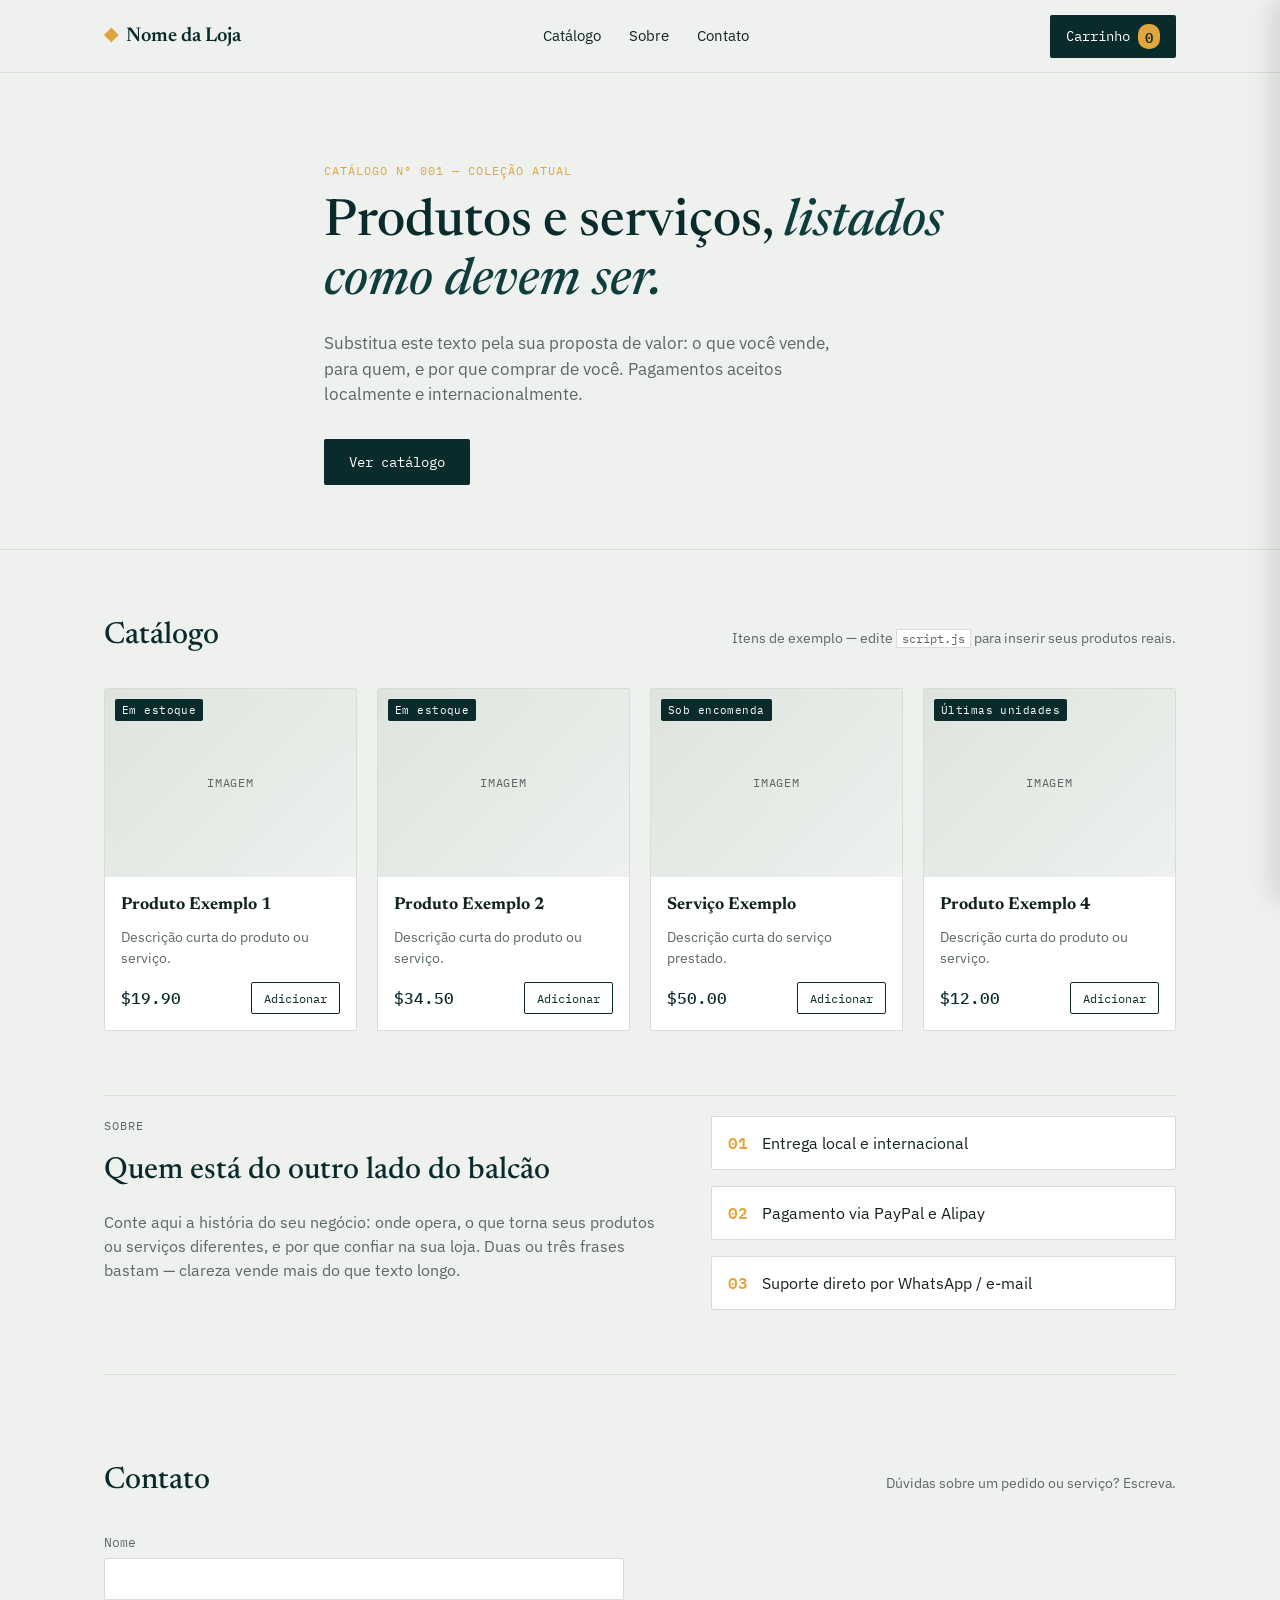
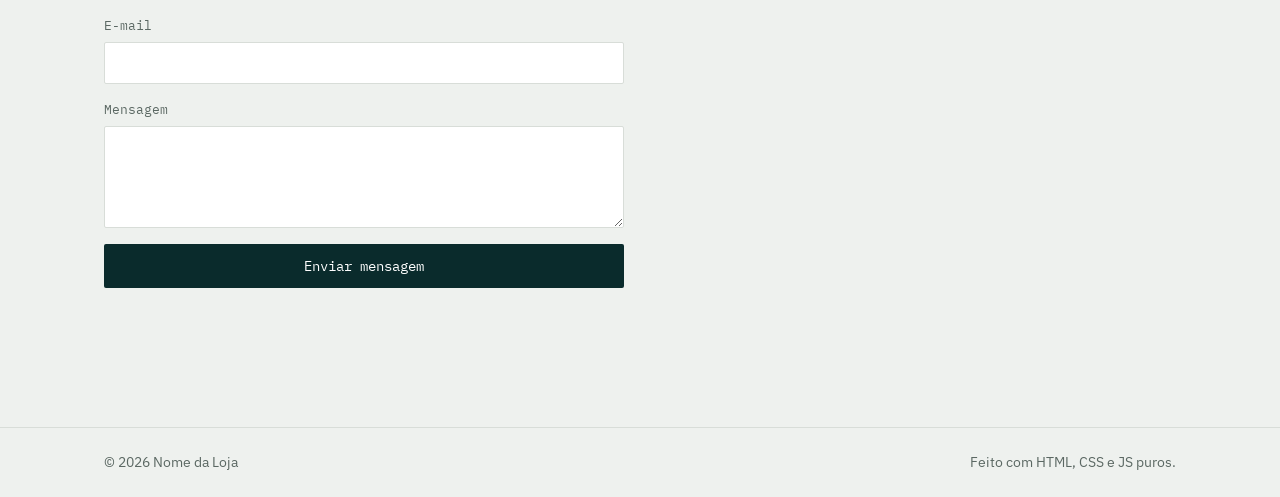
==== index.html @ 72a77d08 "Add files via upload" ====
<!DOCTYPE html>
<html lang="pt">
<head>
<meta charset="UTF-8">
<meta name="viewport" content="width=device-width, initial-scale=1.0">
<title>Loja — Catálogo</title>
<meta name="description" content="Loja online de produtos e serviços. Pagamentos via PayPal e Alipay.">
<link rel="preconnect" href="https://fonts.googleapis.com">
<link href="https://fonts.googleapis.com/css2?family=Newsreader:ital,opsz,wght@0,6..72,400;0,6..72,500;0,6..72,600;1,6..72,400&family=IBM+Plex+Sans:wght@400;500;600&family=IBM+Plex+Mono:wght@400;500&display=swap" rel="stylesheet">
<link rel="stylesheet" href="style.css">
</head>
<body>

<header class="site-header">
  <div class="wrap header-inner">
    <a href="#" class="brand">
      <span class="brand-mark">◆</span>
      <span class="brand-name">Nome da Loja</span>
    </a>
    <nav class="main-nav">
      <a href="#catalogo">Catálogo</a>
      <a href="#sobre">Sobre</a>
      <a href="#contato">Contato</a>
    </nav>
    <button class="cart-toggle" id="cartToggle" aria-label="Abrir carrinho">
      Carrinho <span class="cart-count" id="cartCount">0</span>
    </button>
  </div>
</header>

<section class="hero">
  <div class="wrap hero-inner">
    <p class="eyebrow">Catálogo Nº 001 — Coleção atual</p>
    <h1>Produtos e serviços, <em>listados como devem ser.</em></h1>
    <p class="hero-sub">Substitua este texto pela sua proposta de valor: o que você vende, para quem, e por que comprar de você. Pagamentos aceitos localmente e internacionalmente.</p>
    <a href="#catalogo" class="btn btn-primary">Ver catálogo</a>
  </div>
</section>

<main class="wrap">

  <section id="catalogo" class="catalog-section">
    <div class="section-head">
      <h2>Catálogo</h2>
      <p class="section-note">Itens de exemplo — edite <code>script.js</code> para inserir seus produtos reais.</p>
    </div>
    <div class="product-grid" id="productGrid">
      <!-- produtos inseridos via JS -->
    </div>
  </section>

  <section id="sobre" class="about-section">
    <div class="about-grid">
      <div>
        <p class="eyebrow">Sobre</p>
        <h2>Quem está do outro lado do balcão</h2>
        <p>Conte aqui a história do seu negócio: onde opera, o que torna seus produtos ou serviços diferentes, e por que confiar na sua loja. Duas ou três frases bastam — clareza vende mais do que texto longo.</p>
      </div>
      <div class="about-facts">
        <div class="fact"><span class="fact-num">01</span><span>Entrega local e internacional</span></div>
        <div class="fact"><span class="fact-num">02</span><span>Pagamento via PayPal e Alipay</span></div>
        <div class="fact"><span class="fact-num">03</span><span>Suporte direto por WhatsApp / e-mail</span></div>
      </div>
    </div>
  </section>

  <section id="contato" class="contact-section">
    <div class="section-head">
      <h2>Contato</h2>
      <p class="section-note">Dúvidas sobre um pedido ou serviço? Escreva.</p>
    </div>
    <form class="contact-form" id="contactForm">
      <div class="field">
        <label for="name">Nome</label>
        <input type="text" id="name" name="name" required>
      </div>
      <div class="field">
        <label for="email">E-mail</label>
        <input type="email" id="email" name="email" required>
      </div>
      <div class="field">
        <label for="message">Mensagem</label>
        <textarea id="message" name="message" rows="4" required></textarea>
      </div>
      <button type="submit" class="btn btn-primary">Enviar mensagem</button>
      <p class="form-note" id="formNote"></p>
    </form>
  </section>

</main>

<footer class="site-footer">
  <div class="wrap footer-inner">
    <span>© <span id="year"></span> Nome da Loja</span>
    <span class="footer-note">Feito com HTML, CSS e JS puros.</span>
  </div>
</footer>

<!-- Carrinho lateral -->
<div class="cart-overlay" id="cartOverlay"></div>
<aside class="cart-drawer" id="cartDrawer" aria-label="Carrinho de compras">
  <div class="cart-drawer-head">
    <h3>Seu carrinho</h3>
    <button class="cart-close" id="cartClose" aria-label="Fechar carrinho">✕</button>
  </div>
  <div class="cart-items" id="cartItems">
    <p class="cart-empty" id="cartEmpty">O carrinho está vazio.</p>
  </div>
  <div class="cart-footer">
    <div class="cart-total-row">
      <span>Total</span>
      <span id="cartTotal">$0.00</span>
    </div>
    <div id="paypal-button-container"></div>
    <button class="btn btn-secondary" id="alipayBtn">Pagar com Alipay</button>
    <p class="cart-footnote">Pagamento simulado — conecte suas chaves reais no <code>script.js</code> antes de publicar.</p>
  </div>
</aside>

<script src="https://www.paypal.com/sdk/js?client-id=sb&currency=USD"></script>
<script src="script.js"></script>
</body>
</html>
---- style.css ----
:root{
  --ink:#132420;
  --teal:#0F3D3E;
  --teal-deep:#0A2B2C;
  --gold:#E0A63D;
  --bg:#EEF1EE;
  --paper:#FFFFFF;
  --line:#D8DDD8;
  --muted:#5B6863;
  --radius:2px;
  --font-display:'Newsreader', serif;
  --font-body:'IBM Plex Sans', sans-serif;
  --font-mono:'IBM Plex Mono', monospace;
}

*{box-sizing:border-box;}
html{scroll-behavior:smooth;}
body{
  margin:0;
  background:var(--bg);
  color:var(--ink);
  font-family:var(--font-body);
  line-height:1.5;
  -webkit-font-smoothing:antialiased;
}
a{color:inherit;}
.wrap{max-width:1120px;margin:0 auto;padding:0 24px;}
code{font-family:var(--font-mono);background:var(--paper);padding:1px 5px;border:1px solid var(--line);font-size:0.85em;}

/* focus visibility */
a:focus-visible, button:focus-visible, input:focus-visible, textarea:focus-visible{
  outline:2px solid var(--gold);
  outline-offset:2px;
}

/* ---------- Header ---------- */
.site-header{
  position:sticky; top:0; z-index:30;
  background:var(--bg);
  border-bottom:1px solid var(--line);
}
.header-inner{
  display:flex; align-items:center; justify-content:space-between;
  height:72px;
}
.brand{display:flex; align-items:center; gap:8px; text-decoration:none; font-family:var(--font-display); font-size:1.25rem; font-weight:600; color:var(--teal-deep);}
.brand-mark{color:var(--gold); font-size:1.1rem;}
.main-nav{display:flex; gap:28px;}
.main-nav a{text-decoration:none; font-size:0.92rem; color:var(--ink); position:relative;}
.main-nav a:hover{color:var(--teal);}
.cart-toggle{
  font-family:var(--font-mono); font-size:0.85rem;
  background:var(--teal-deep); color:#fff; border:none;
  padding:9px 16px; border-radius:var(--radius); cursor:pointer;
  display:flex; align-items:center; gap:8px;
}
.cart-toggle:hover{background:var(--teal);}
.cart-count{background:var(--gold); color:var(--teal-deep); font-weight:600; padding:1px 7px; border-radius:10px;}

/* ---------- Hero ---------- */
.hero{
  padding:88px 0 64px;
  border-bottom:1px solid var(--line);
}
.hero-inner{max-width:680px;}
.eyebrow{
  font-family:var(--font-mono); font-size:0.78rem; letter-spacing:0.08em; text-transform:uppercase;
  color:var(--gold); margin:0 0 14px;
}
.hero h1{
  font-family:var(--font-display); font-weight:500; font-size:clamp(2.1rem,4.2vw,3.2rem);
  line-height:1.15; margin:0 0 20px; color:var(--teal-deep);
}
.hero h1 em{font-style:italic; color:var(--teal);}
.hero-sub{color:var(--muted); font-size:1.05rem; margin:0 0 32px; max-width:52ch;}
.btn{
  display:inline-block; font-family:var(--font-mono); font-size:0.85rem;
  padding:12px 24px; border-radius:var(--radius); text-decoration:none; cursor:pointer; border:1px solid transparent;
}
.btn-primary{background:var(--teal-deep); color:#fff;}
.btn-primary:hover{background:var(--teal);}
.btn-secondary{background:transparent; border:1px solid var(--teal-deep); color:var(--teal-deep); width:100%; margin-top:10px;}
.btn-secondary:hover{background:var(--teal-deep); color:#fff;}

/* ---------- Section head ---------- */
.section-head{
  display:flex; justify-content:space-between; align-items:baseline;
  margin:64px 0 28px; gap:16px; flex-wrap:wrap;
}
.section-head h2{font-family:var(--font-display); font-weight:500; font-size:1.9rem; margin:0; color:var(--teal-deep);}
.section-note{color:var(--muted); font-size:0.88rem; margin:0;}

/* ---------- Product grid ---------- */
.product-grid{
  display:grid; grid-template-columns:repeat(auto-fill, minmax(230px,1fr)); gap:20px;
  margin-bottom:64px;
}
.product-card{
  background:var(--paper); border:1px solid var(--line); border-radius:var(--radius);
  overflow:hidden; display:flex; flex-direction:column;
  transition:transform 0.15s ease, box-shadow 0.15s ease;
}
.product-card:hover{transform:translateY(-3px); box-shadow:0 10px 24px rgba(15,61,62,0.1);}
.product-media{
  aspect-ratio:4/3; background:linear-gradient(135deg,#DDE4DE,#EEF1EE);
  display:flex; align-items:center; justify-content:center;
  font-family:var(--font-mono); color:var(--muted); font-size:0.75rem; letter-spacing:0.06em;
  position:relative;
}
.stock-tag{
  position:absolute; top:10px; left:10px;
  background:var(--teal-deep); color:#fff; font-family:var(--font-mono); font-size:0.68rem;
  padding:3px 7px; border-radius:var(--radius); letter-spacing:0.04em;
}
.product-body{padding:16px; display:flex; flex-direction:column; gap:8px; flex:1;}
.product-name{font-family:var(--font-display); font-size:1.08rem; margin:0; color:var(--ink);}
.product-desc{font-size:0.85rem; color:var(--muted); margin:0; flex:1;}
.product-foot{display:flex; align-items:center; justify-content:space-between; margin-top:6px;}
.product-price{font-family:var(--font-mono); font-weight:500; color:var(--teal-deep);}
.add-btn{
  font-family:var(--font-mono); font-size:0.78rem; background:transparent;
  border:1px solid var(--teal-deep); color:var(--teal-deep); padding:7px 12px; border-radius:var(--radius); cursor:pointer;
}
.add-btn:hover{background:var(--teal-deep); color:#fff;}

/* ---------- About ---------- */
.about-section{padding:20px 0 64px; border-top:1px solid var(--line);}
.about-grid{display:grid; grid-template-columns:1.2fr 1fr; gap:48px; align-items:start;}
.about-grid h2{font-family:var(--font-display); font-weight:500; font-size:1.9rem; margin:6px 0 16px; color:var(--teal-deep);}
.about-grid p{color:var(--muted);}
.about-facts{display:flex; flex-direction:column; gap:16px;}
.fact{display:flex; align-items:center; gap:14px; padding:14px 16px; background:var(--paper); border:1px solid var(--line); border-radius:var(--radius);}
.fact-num{font-family:var(--font-mono); color:var(--gold); font-weight:600;}

/* ---------- Contact ---------- */
.contact-section{padding:20px 0 80px; border-top:1px solid var(--line);}
.contact-form{max-width:520px; display:flex; flex-direction:column; gap:16px;}
.field{display:flex; flex-direction:column; gap:6px;}
.field label{font-size:0.82rem; color:var(--muted); font-family:var(--font-mono);}
.field input, .field textarea{
  font-family:var(--font-body); font-size:0.95rem; padding:10px 12px;
  border:1px solid var(--line); border-radius:var(--radius); background:var(--paper); color:var(--ink);
}
.form-note{font-size:0.85rem; color:var(--teal); min-height:1.2em;}

/* ---------- Footer ---------- */
.site-footer{border-top:1px solid var(--line); padding:24px 0; color:var(--muted); font-size:0.85rem;}
.footer-inner{display:flex; justify-content:space-between; flex-wrap:wrap; gap:8px;}

/* ---------- Cart drawer ---------- */
.cart-overlay{
  position:fixed; inset:0; background:rgba(10,20,18,0.35);
  opacity:0; pointer-events:none; transition:opacity 0.2s ease; z-index:40;
}
.cart-overlay.open{opacity:1; pointer-events:auto;}
.cart-drawer{
  position:fixed; top:0; right:0; height:100%; width:min(380px,90vw);
  background:var(--paper); z-index:50; transform:translateX(100%);
  transition:transform 0.25s ease; display:flex; flex-direction:column;
  box-shadow:-8px 0 24px rgba(0,0,0,0.12);
}
.cart-drawer.open{transform:translateX(0);}
.cart-drawer-head{display:flex; justify-content:space-between; align-items:center; padding:20px; border-bottom:1px solid var(--line);}
.cart-drawer-head h3{font-family:var(--font-display); margin:0; font-size:1.2rem;}
.cart-close{background:none; border:none; font-size:1.1rem; cursor:pointer; color:var(--muted);}
.cart-items{flex:1; overflow-y:auto; padding:16px 20px; display:flex; flex-direction:column; gap:14px;}
.cart-empty{color:var(--muted); font-size:0.9rem;}
.cart-item{display:flex; justify-content:space-between; gap:10px; font-size:0.88rem; border-bottom:1px dashed var(--line); padding-bottom:12px;}
.cart-item-name{font-weight:500;}
.cart-item-meta{color:var(--muted); font-family:var(--font-mono); font-size:0.78rem;}
.cart-item-remove{background:none; border:none; color:var(--muted); cursor:pointer; font-size:0.8rem; text-decoration:underline;}
.cart-footer{padding:18px 20px 22px; border-top:1px solid var(--line);}
.cart-total-row{display:flex; justify-content:space-between; font-family:var(--font-mono); font-weight:600; margin-bottom:14px; color:var(--teal-deep);}
.cart-footnote{font-size:0.72rem; color:var(--muted); margin-top:10px;}

/* ---------- Responsive ---------- */
@media (max-width:760px){
  .main-nav{display:none;}
  .about-grid{grid-template-columns:1fr;}
  .hero{padding:56px 0 40px;}
}

@media (prefers-reduced-motion:reduce){
  *{transition:none !important; scroll-behavior:auto !important;}
}
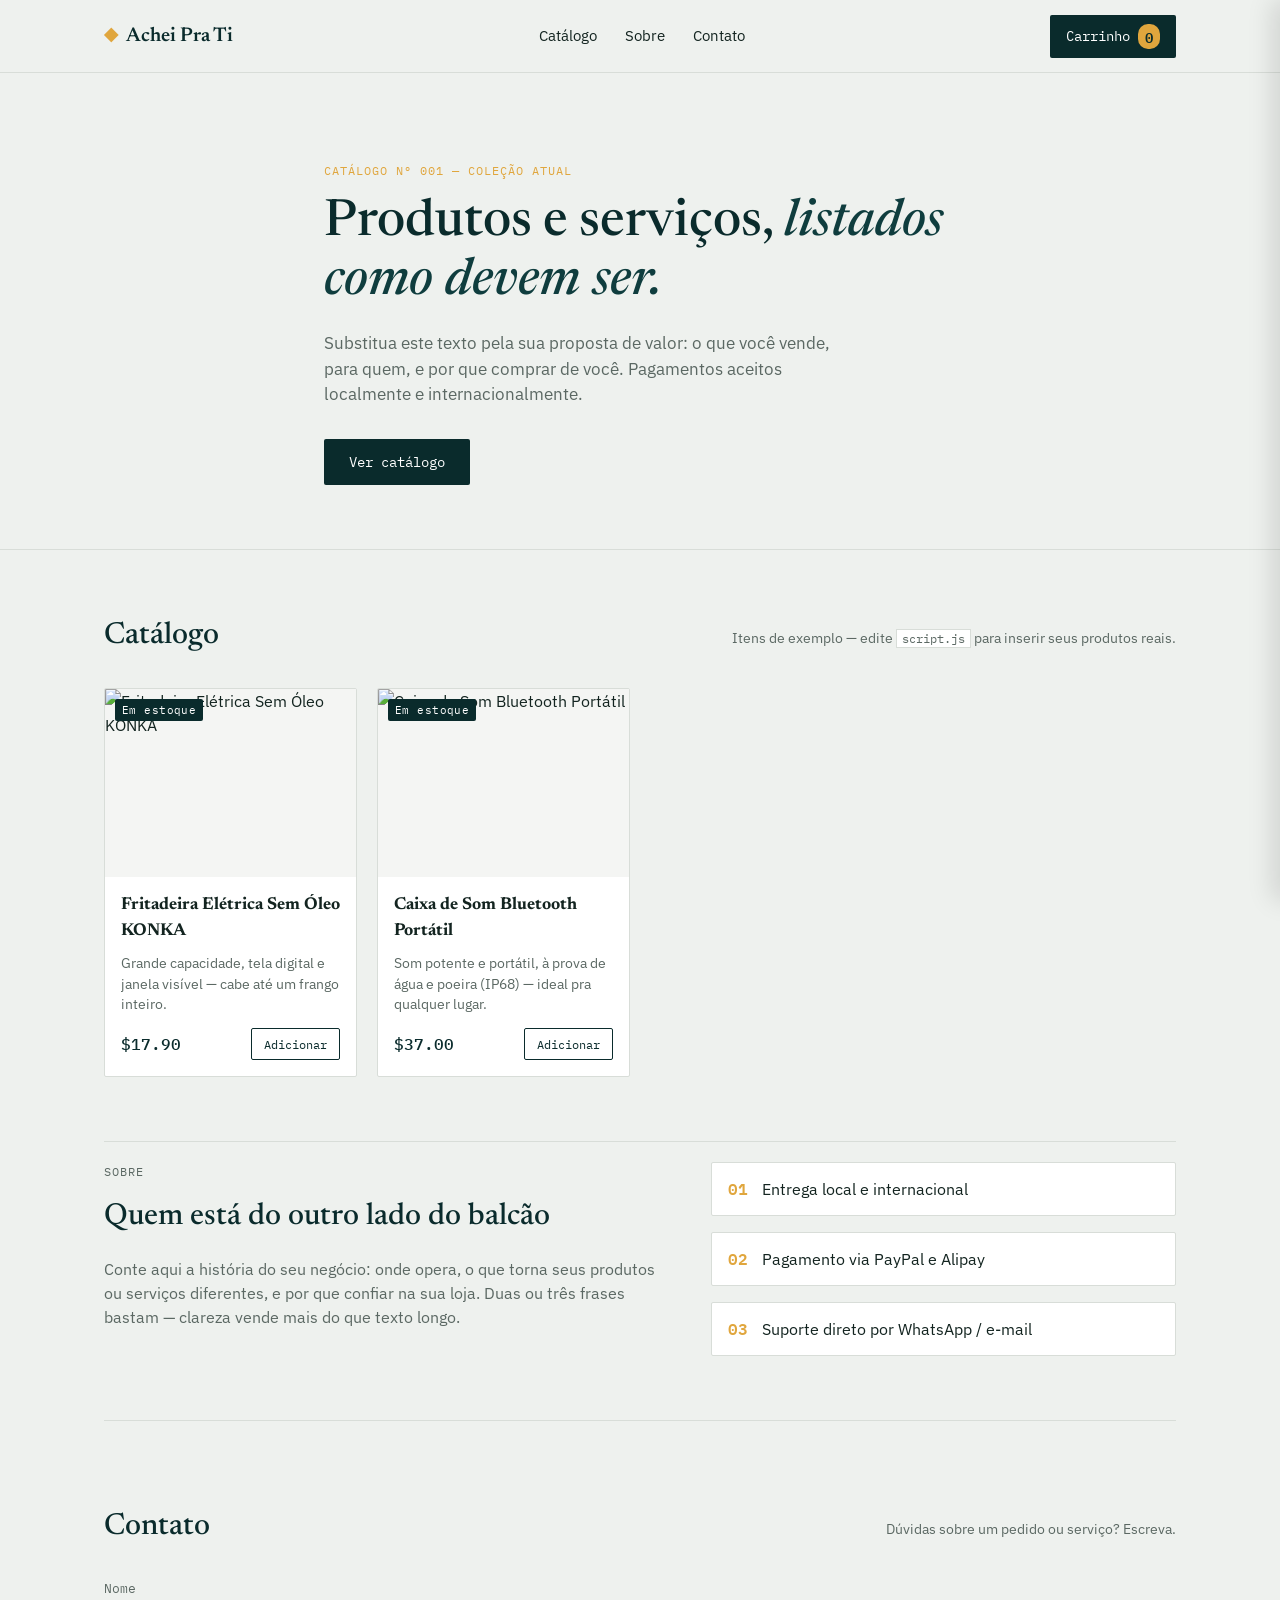
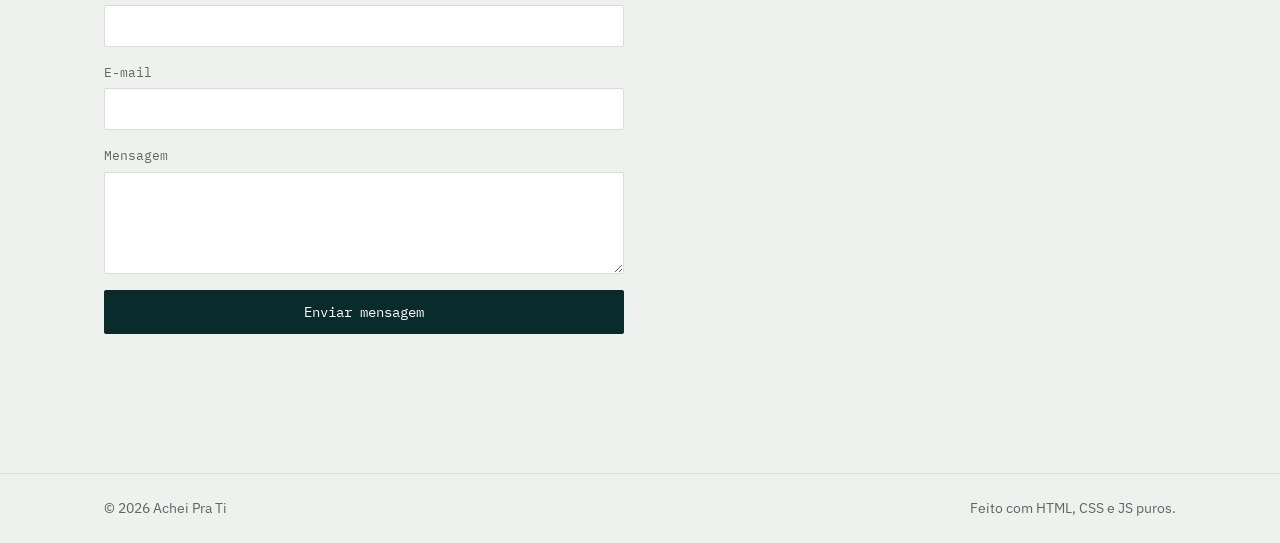
==== commit 5d1ea43b: "Add files via upload" ====
--- a/index.html
+++ b/index.html
@@ -3,8 +3,8 @@
 <head>
 <meta charset="UTF-8">
 <meta name="viewport" content="width=device-width, initial-scale=1.0">
-<title>Loja — Catálogo</title>
-<meta name="description" content="Loja online de produtos e serviços. Pagamentos via PayPal e Alipay.">
+<title>Achei Pra Ti — Catálogo</title>
+<meta name="description" content="Achei Pra Ti — loja online de produtos e serviços. Pagamentos via PayPal e Alipay.">
 <link rel="preconnect" href="https://fonts.googleapis.com">
 <link href="https://fonts.googleapis.com/css2?family=Newsreader:ital,opsz,wght@0,6..72,400;0,6..72,500;0,6..72,600;1,6..72,400&family=IBM+Plex+Sans:wght@400;500;600&family=IBM+Plex+Mono:wght@400;500&display=swap" rel="stylesheet">
 <link rel="stylesheet" href="style.css">
@@ -15,7 +15,7 @@
   <div class="wrap header-inner">
     <a href="#" class="brand">
       <span class="brand-mark">◆</span>
-      <span class="brand-name">Nome da Loja</span>
+      <span class="brand-name">Achei Pra Ti</span>
     </a>
     <nav class="main-nav">
       <a href="#catalogo">Catálogo</a>
@@ -91,7 +91,7 @@
 
 <footer class="site-footer">
   <div class="wrap footer-inner">
-    <span>© <span id="year"></span> Nome da Loja</span>
+    <span>© <span id="year"></span> Achei Pra Ti</span>
     <span class="footer-note">Feito com HTML, CSS e JS puros.</span>
   </div>
 </footer>
@@ -117,7 +117,7 @@
   </div>
 </aside>
 
-<script src="https://www.paypal.com/sdk/js?client-id=sb&currency=USD"></script>
+<script src="https://www.paypal.com/sdk/js?client-id=BAA_Z7J0CFtpTNKvQ-j7wie6JursDG1ZTSMe6CP1Nc4qwkhyiYV_4q8W4ER-Qb8YqD7vXknqPvDMAMWeLc&currency=USD"></script>
 <script src="script.js"></script>
 </body>
 </html>
--- a/style.css
+++ b/style.css
@@ -102,10 +102,12 @@
 }
 .product-card:hover{transform:translateY(-3px); box-shadow:0 10px 24px rgba(15,61,62,0.1);}
 .product-media{
-  aspect-ratio:4/3; background:linear-gradient(135deg,#DDE4DE,#EEF1EE);
+  aspect-ratio:4/3; background:#F4F5F3;
   display:flex; align-items:center; justify-content:center;
-  font-family:var(--font-mono); color:var(--muted); font-size:0.75rem; letter-spacing:0.06em;
-  position:relative;
+  position:relative; overflow:hidden;
+}
+.product-media img{
+  width:100%; height:100%; object-fit:cover;
 }
 .stock-tag{
   position:absolute; top:10px; left:10px;
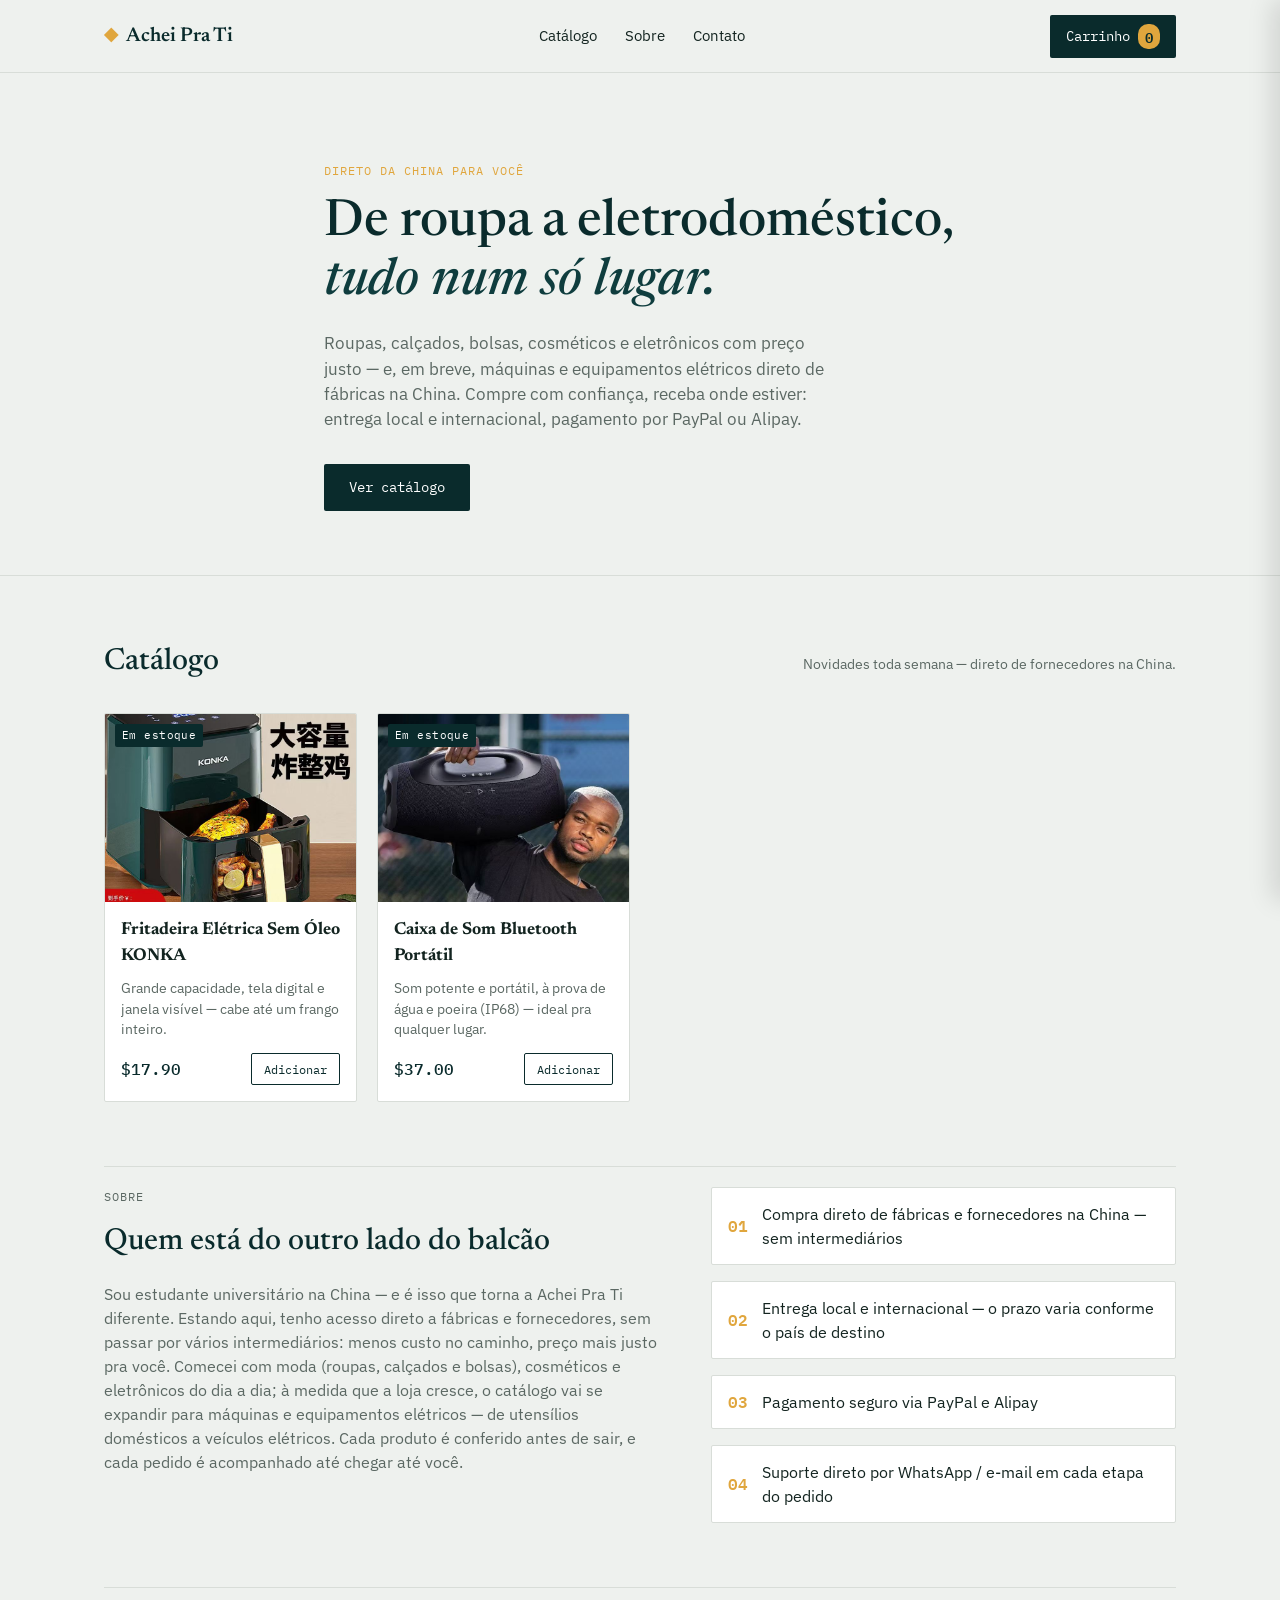
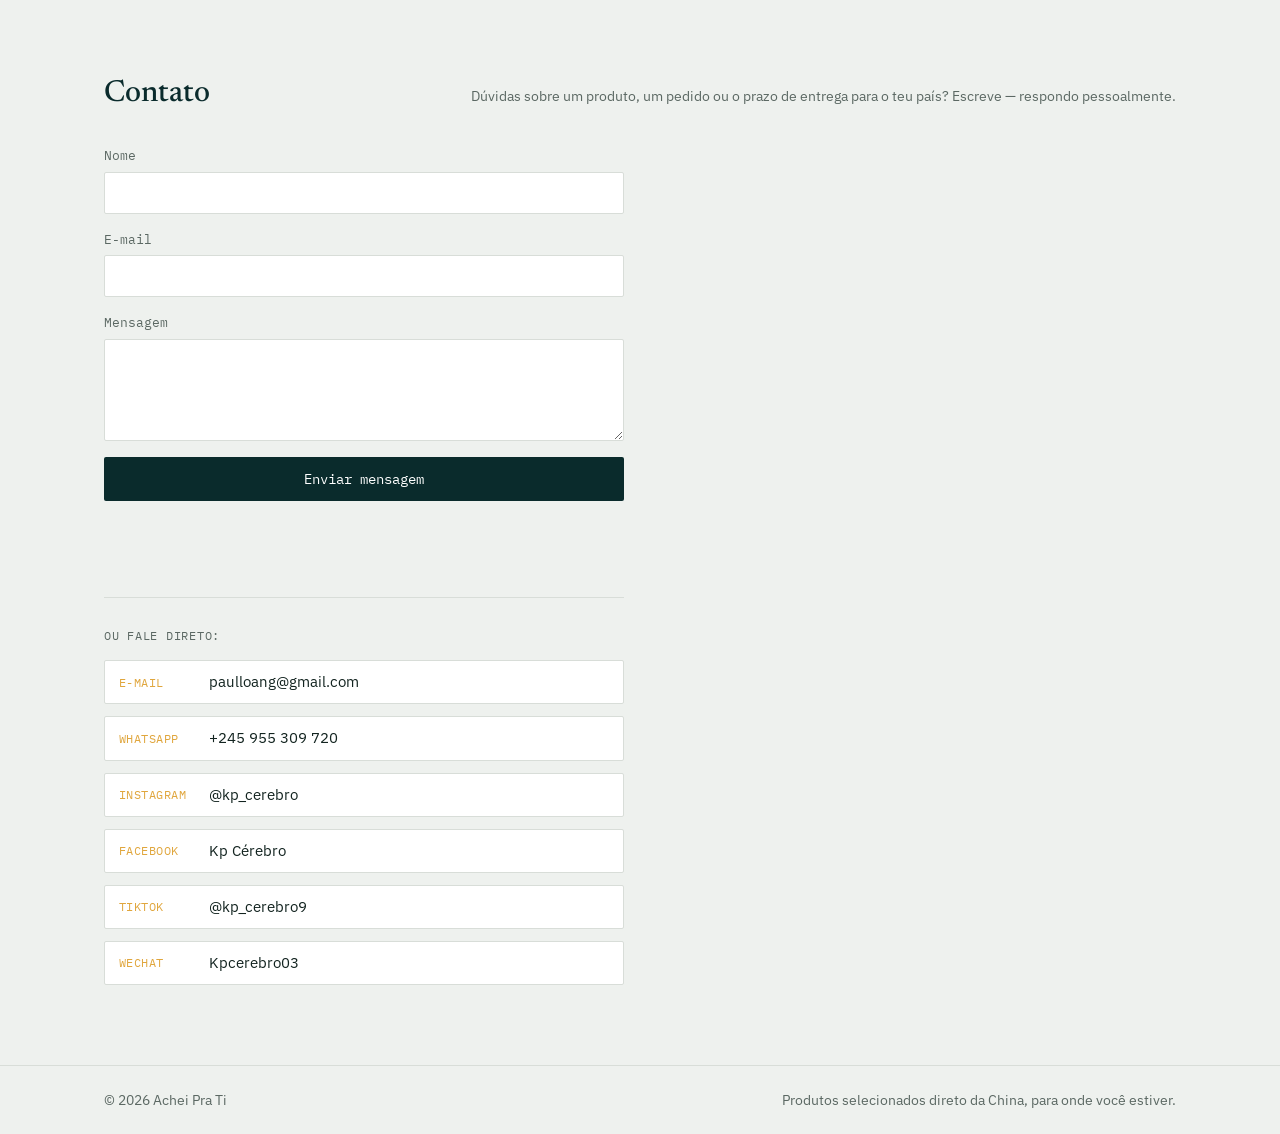
==== commit fb99371d: "Add files via upload" ====
--- a/index.html
+++ b/index.html
@@ -30,9 +30,9 @@
 
 <section class="hero">
   <div class="wrap hero-inner">
-    <p class="eyebrow">Catálogo Nº 001 — Coleção atual</p>
-    <h1>Produtos e serviços, <em>listados como devem ser.</em></h1>
-    <p class="hero-sub">Substitua este texto pela sua proposta de valor: o que você vende, para quem, e por que comprar de você. Pagamentos aceitos localmente e internacionalmente.</p>
+    <p class="eyebrow">Direto da China para você</p>
+    <h1>De roupa a eletrodoméstico, <em>tudo num só lugar.</em></h1>
+    <p class="hero-sub">Roupas, calçados, bolsas, cosméticos e eletrônicos com preço justo — e, em breve, máquinas e equipamentos elétricos direto de fábricas na China. Compre com confiança, receba onde estiver: entrega local e internacional, pagamento por PayPal ou Alipay.</p>
     <a href="#catalogo" class="btn btn-primary">Ver catálogo</a>
   </div>
 </section>
@@ -42,7 +42,7 @@
   <section id="catalogo" class="catalog-section">
     <div class="section-head">
       <h2>Catálogo</h2>
-      <p class="section-note">Itens de exemplo — edite <code>script.js</code> para inserir seus produtos reais.</p>
+      <p class="section-note">Novidades toda semana — direto de fornecedores na China.</p>
     </div>
     <div class="product-grid" id="productGrid">
       <!-- produtos inseridos via JS -->
@@ -54,12 +54,13 @@
       <div>
         <p class="eyebrow">Sobre</p>
         <h2>Quem está do outro lado do balcão</h2>
-        <p>Conte aqui a história do seu negócio: onde opera, o que torna seus produtos ou serviços diferentes, e por que confiar na sua loja. Duas ou três frases bastam — clareza vende mais do que texto longo.</p>
+        <p>Sou estudante universitário na China — e é isso que torna a Achei Pra Ti diferente. Estando aqui, tenho acesso direto a fábricas e fornecedores, sem passar por vários intermediários: menos custo no caminho, preço mais justo pra você. Comecei com moda (roupas, calçados e bolsas), cosméticos e eletrônicos do dia a dia; à medida que a loja cresce, o catálogo vai se expandir para máquinas e equipamentos elétricos — de utensílios domésticos a veículos elétricos. Cada produto é conferido antes de sair, e cada pedido é acompanhado até chegar até você.</p>
       </div>
       <div class="about-facts">
-        <div class="fact"><span class="fact-num">01</span><span>Entrega local e internacional</span></div>
-        <div class="fact"><span class="fact-num">02</span><span>Pagamento via PayPal e Alipay</span></div>
-        <div class="fact"><span class="fact-num">03</span><span>Suporte direto por WhatsApp / e-mail</span></div>
+        <div class="fact"><span class="fact-num">01</span><span>Compra direto de fábricas e fornecedores na China — sem intermediários</span></div>
+        <div class="fact"><span class="fact-num">02</span><span>Entrega local e internacional — o prazo varia conforme o país de destino</span></div>
+        <div class="fact"><span class="fact-num">03</span><span>Pagamento seguro via PayPal e Alipay</span></div>
+        <div class="fact"><span class="fact-num">04</span><span>Suporte direto por WhatsApp / e-mail em cada etapa do pedido</span></div>
       </div>
     </div>
   </section>
@@ -67,7 +68,7 @@
   <section id="contato" class="contact-section">
     <div class="section-head">
       <h2>Contato</h2>
-      <p class="section-note">Dúvidas sobre um pedido ou serviço? Escreva.</p>
+      <p class="section-note">Dúvidas sobre um produto, um pedido ou o prazo de entrega para o teu país? Escreve — respondo pessoalmente.</p>
     </div>
     <form class="contact-form" id="contactForm">
       <div class="field">
@@ -85,6 +86,28 @@
       <button type="submit" class="btn btn-primary">Enviar mensagem</button>
       <p class="form-note" id="formNote"></p>
     </form>
+
+    <div class="direct-contact">
+      <p class="direct-contact-label">Ou fale direto:</p>
+      <a href="mailto:paulloang@gmail.com" class="contact-link">
+        <span class="contact-link-label">E-mail</span> paulloang@gmail.com
+      </a>
+      <a href="https://wa.me/245955309720" target="_blank" rel="noopener" class="contact-link">
+        <span class="contact-link-label">WhatsApp</span> +245 955 309 720
+      </a>
+      <a href="https://www.instagram.com/kp_cerebro/" target="_blank" rel="noopener" class="contact-link">
+        <span class="contact-link-label">Instagram</span> @kp_cerebro
+      </a>
+      <span class="contact-link">
+        <span class="contact-link-label">Facebook</span> Kp Cérebro
+      </span>
+      <a href="https://www.tiktok.com/@kp_cerebro9" target="_blank" rel="noopener" class="contact-link">
+        <span class="contact-link-label">TikTok</span> @kp_cerebro9
+      </a>
+      <span class="contact-link">
+        <span class="contact-link-label">WeChat</span> Kpcerebro03
+      </span>
+    </div>
   </section>
 
 </main>
@@ -92,7 +115,7 @@
 <footer class="site-footer">
   <div class="wrap footer-inner">
     <span>© <span id="year"></span> Achei Pra Ti</span>
-    <span class="footer-note">Feito com HTML, CSS e JS puros.</span>
+    <span class="footer-note">Produtos selecionados direto da China, para onde você estiver.</span>
   </div>
 </footer>
 
--- a/style.css
+++ b/style.css
@@ -145,6 +145,21 @@
 }
 .form-note{font-size:0.85rem; color:var(--teal); min-height:1.2em;}
 
+.direct-contact{
+  max-width:520px; margin-top:36px; padding-top:28px; border-top:1px solid var(--line);
+  display:flex; flex-direction:column; gap:12px;
+}
+.direct-contact-label{font-family:var(--font-mono); font-size:0.78rem; text-transform:uppercase; letter-spacing:0.06em; color:var(--muted); margin:0 0 4px;}
+.contact-link{
+  display:flex; align-items:center; gap:12px; text-decoration:none; color:var(--ink);
+  font-size:0.92rem; padding:10px 14px; background:var(--paper); border:1px solid var(--line); border-radius:var(--radius);
+}
+a.contact-link:hover{border-color:var(--teal); color:var(--teal-deep);}
+.contact-link-label{
+  font-family:var(--font-mono); font-size:0.72rem; text-transform:uppercase; letter-spacing:0.04em;
+  color:var(--gold); min-width:78px;
+}
+
 /* ---------- Footer ---------- */
 .site-footer{border-top:1px solid var(--line); padding:24px 0; color:var(--muted); font-size:0.85rem;}
 .footer-inner{display:flex; justify-content:space-between; flex-wrap:wrap; gap:8px;}
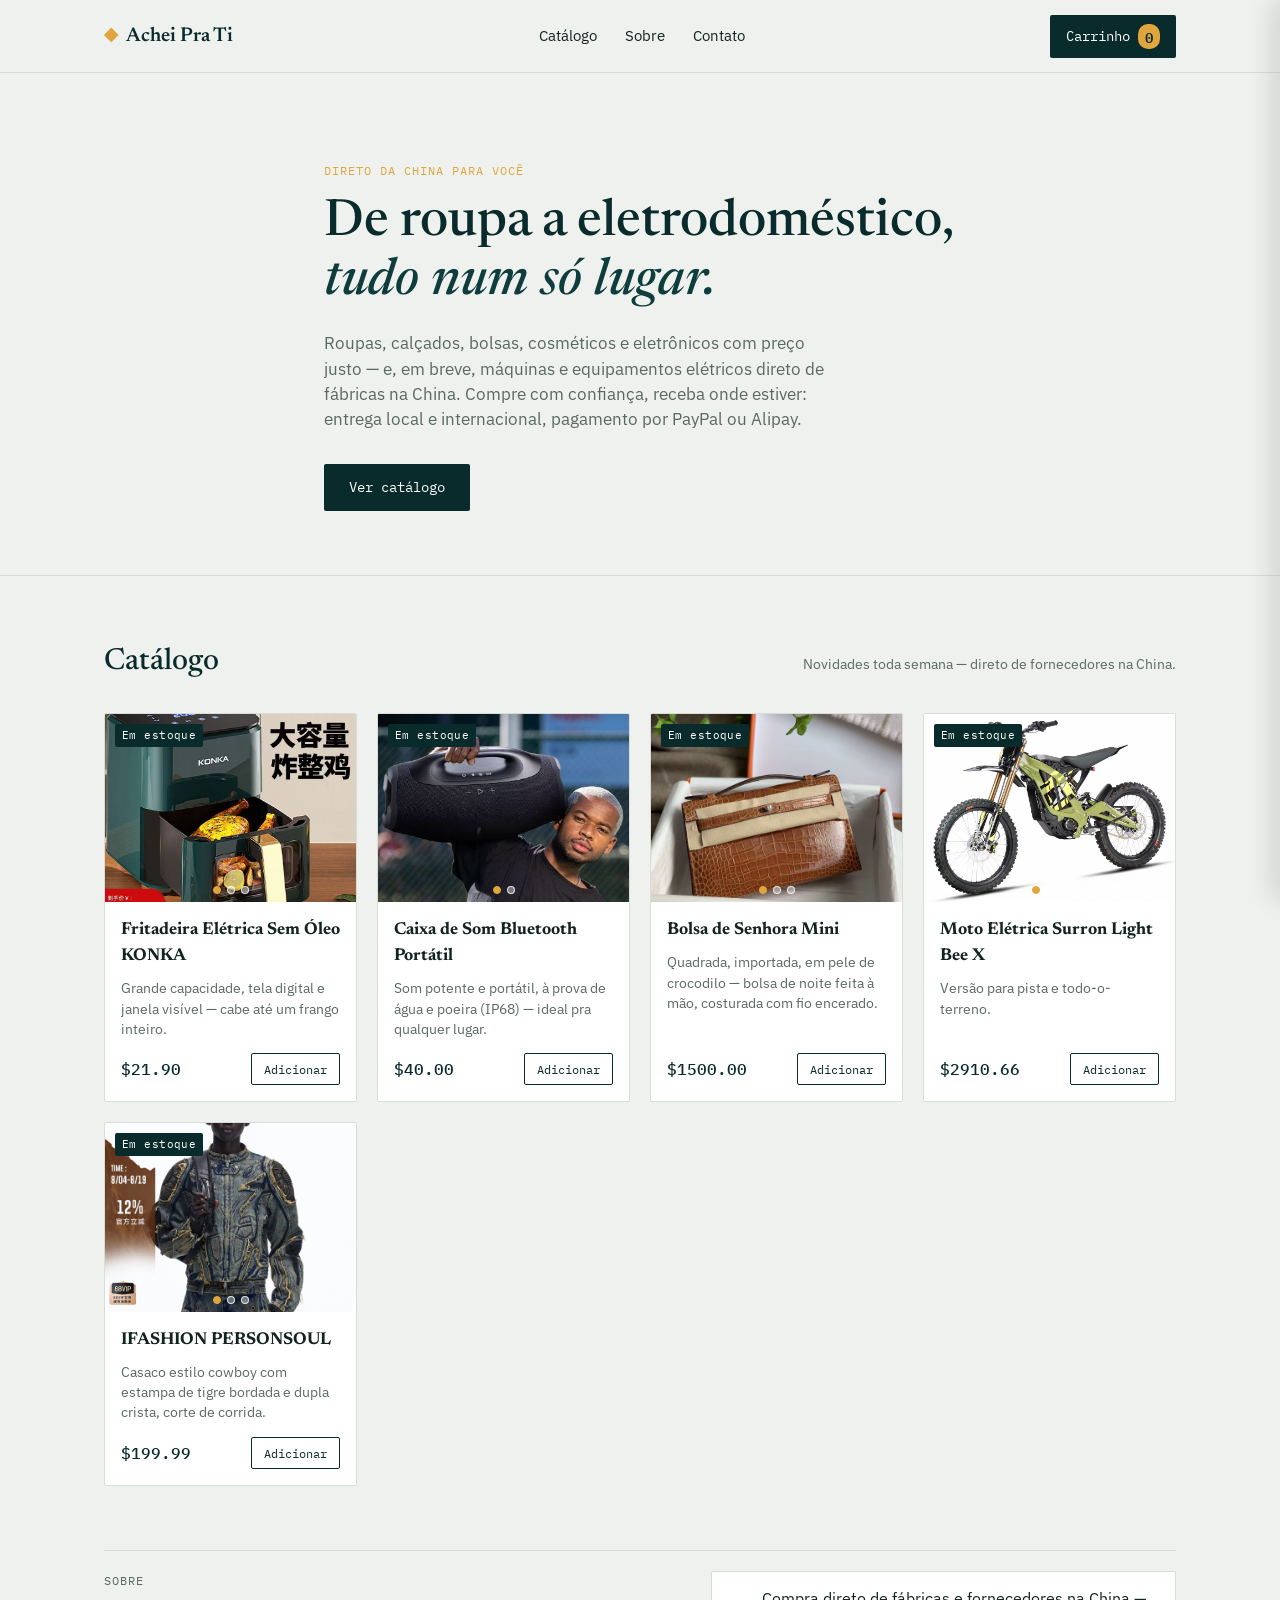
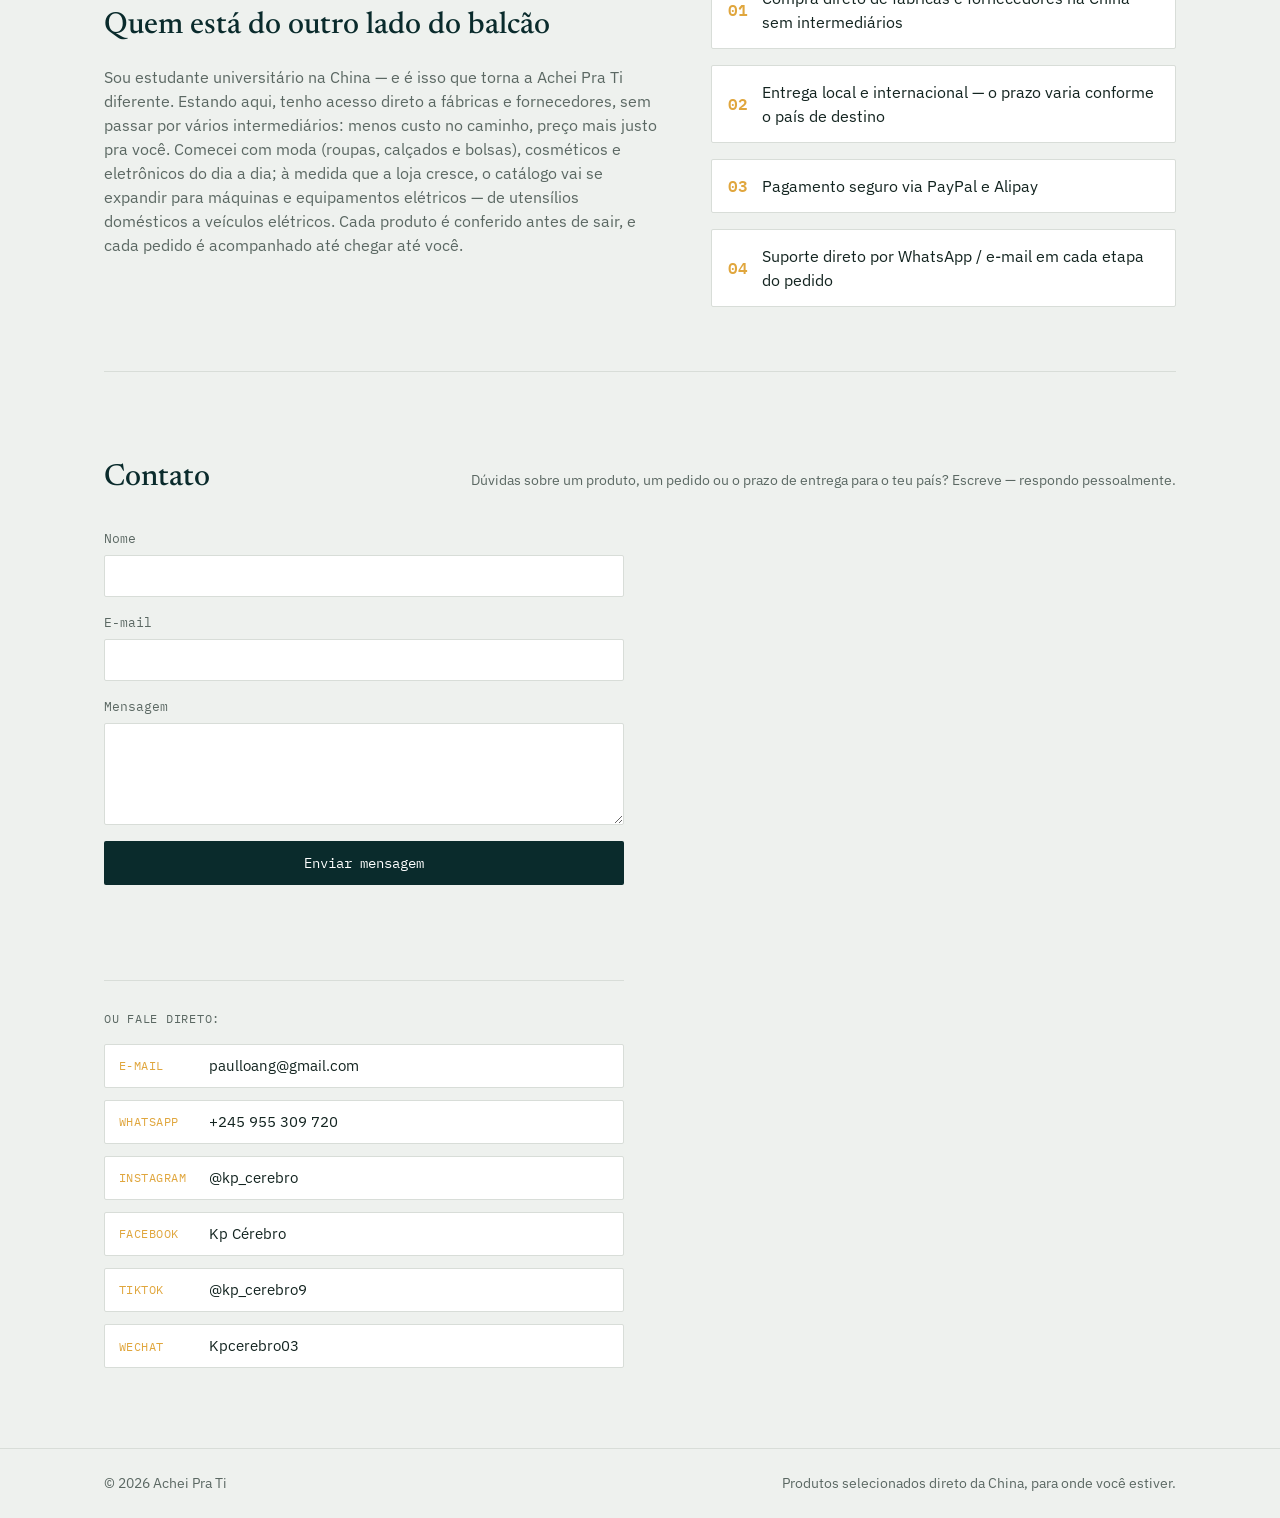
==== commit ff3fc5be: "Add files via upload" ====
--- a/index.html
+++ b/index.html
@@ -136,7 +136,7 @@
     </div>
     <div id="paypal-button-container"></div>
     <button class="btn btn-secondary" id="alipayBtn">Pagar com Alipay</button>
-    <p class="cart-footnote">Pagamento simulado — conecte suas chaves reais no <code>script.js</code> antes de publicar.</p>
+    <p class="cart-footnote">Pagamento seguro via PayPal. Alipay em breve.</p>
   </div>
 </aside>
 
--- a/style.css
+++ b/style.css
@@ -109,6 +109,15 @@
 .product-media img{
   width:100%; height:100%; object-fit:cover;
 }
+.media-dots{
+  position:absolute; bottom:8px; left:0; right:0;
+  display:flex; justify-content:center; gap:6px;
+}
+.dot{
+  width:8px; height:8px; border-radius:50%; border:1px solid rgba(255,255,255,0.8);
+  background:rgba(255,255,255,0.4); cursor:pointer; padding:0;
+}
+.dot.active{background:var(--gold); border-color:var(--gold);}
 .stock-tag{
   position:absolute; top:10px; left:10px;
   background:var(--teal-deep); color:#fff; font-family:var(--font-mono); font-size:0.68rem;
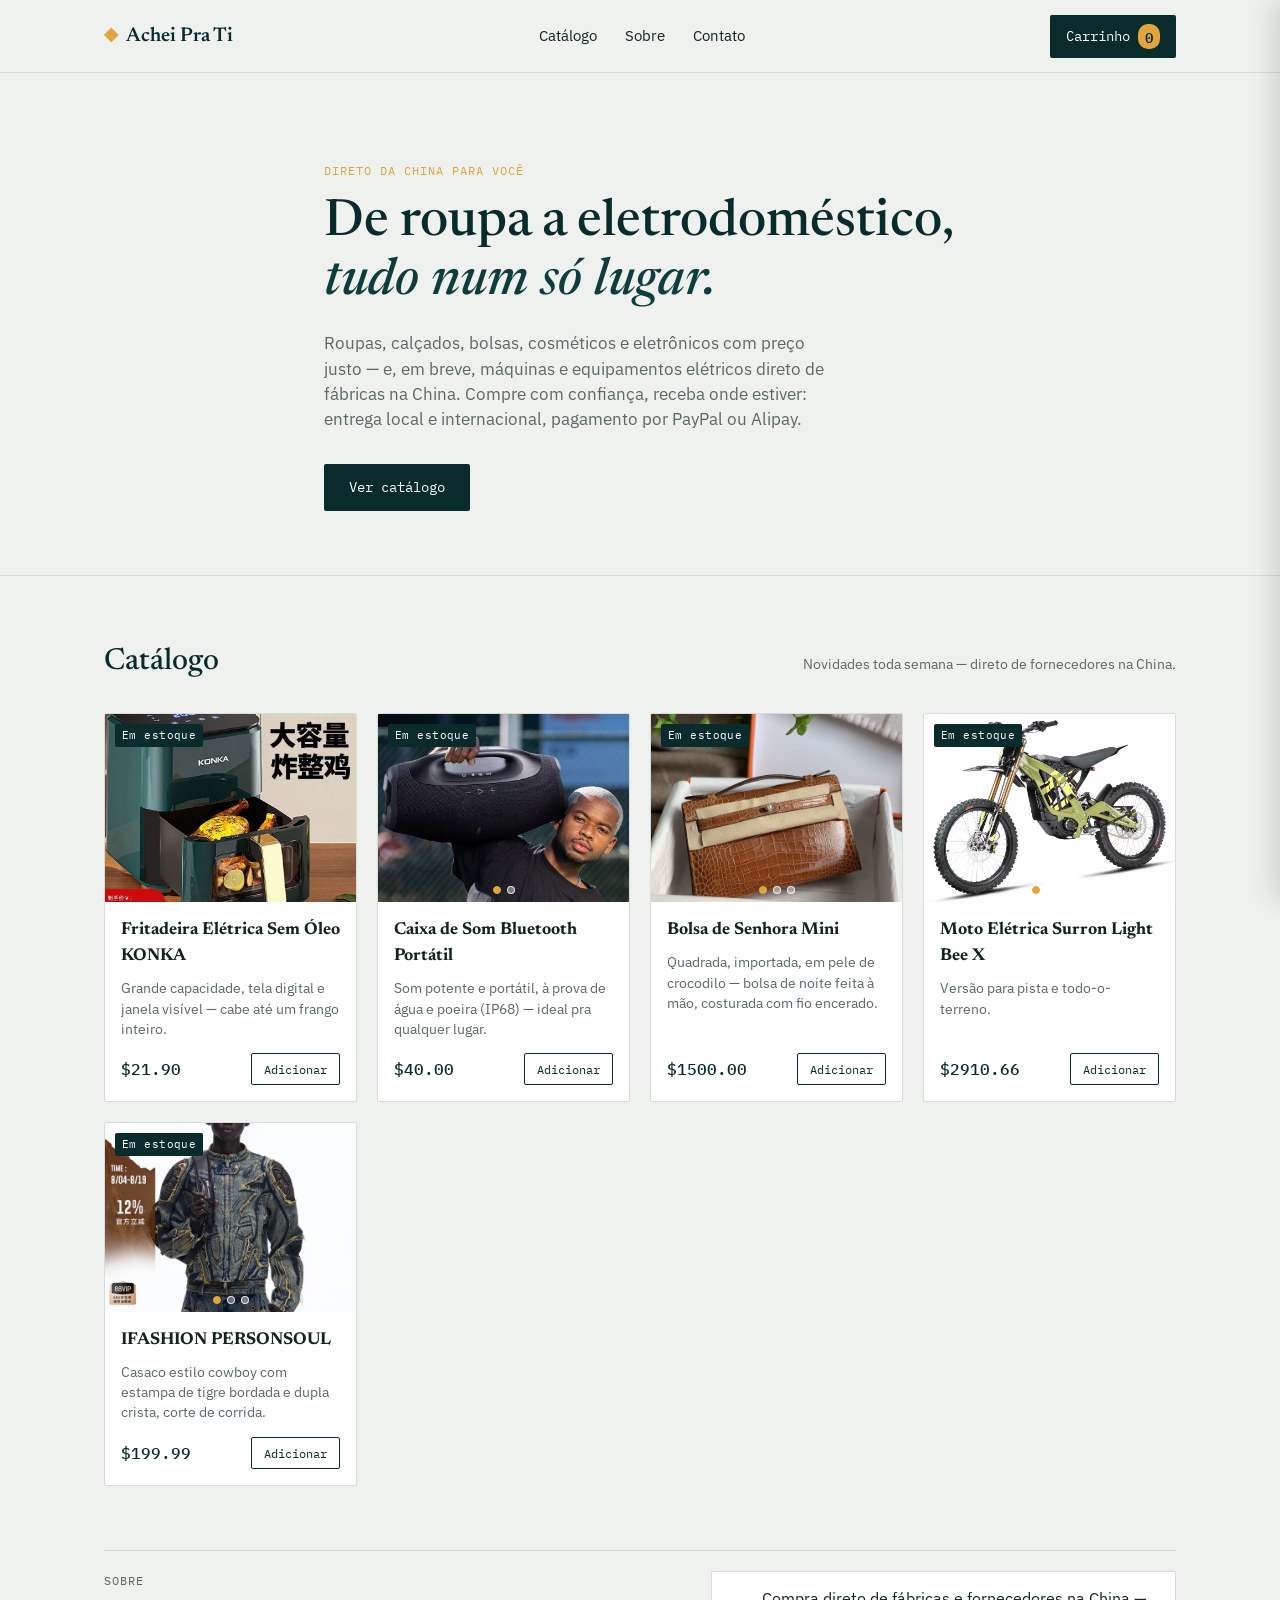
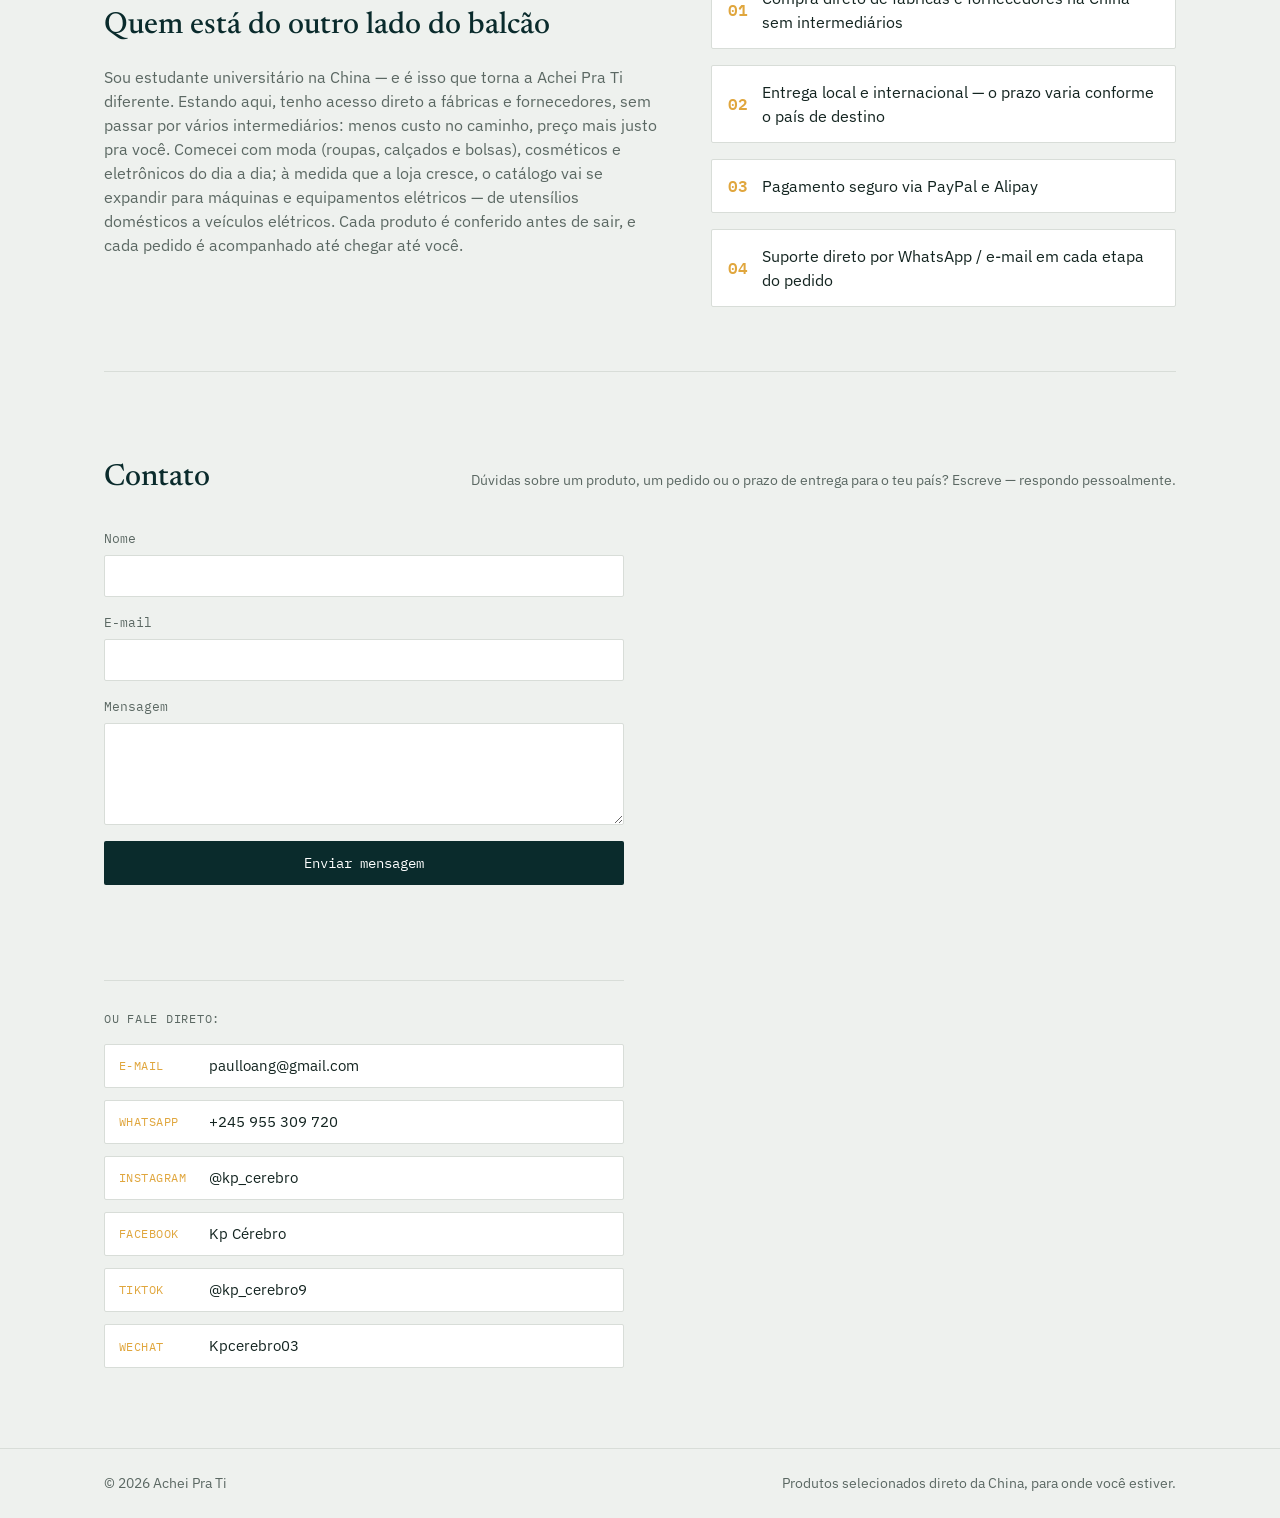
==== commit a7c82d26: "Add files via upload" ====
--- a/index.html
+++ b/index.html
@@ -8,6 +8,9 @@
 <link rel="preconnect" href="https://fonts.googleapis.com">
 <link href="https://fonts.googleapis.com/css2?family=Newsreader:ital,opsz,wght@0,6..72,400;0,6..72,500;0,6..72,600;1,6..72,400&family=IBM+Plex+Sans:wght@400;500;600&family=IBM+Plex+Mono:wght@400;500&display=swap" rel="stylesheet">
 <link rel="stylesheet" href="style.css">
+<link rel="manifest" href="manifest.json">
+<meta name="theme-color" content="#0F3D3E">
+<link rel="apple-touch-icon" href="icon-192.png">
 </head>
 <body>
 
@@ -25,6 +28,7 @@
     <button class="cart-toggle" id="cartToggle" aria-label="Abrir carrinho">
       Carrinho <span class="cart-count" id="cartCount">0</span>
     </button>
+    <button class="install-btn" id="installBtn" hidden>Instalar app</button>
   </div>
 </header>
 
--- a/style.css
+++ b/style.css
@@ -56,6 +56,12 @@
 }
 .cart-toggle:hover{background:var(--teal);}
 .cart-count{background:var(--gold); color:var(--teal-deep); font-weight:600; padding:1px 7px; border-radius:10px;}
+.install-btn{
+  font-family:var(--font-mono); font-size:0.8rem;
+  background:transparent; border:1px solid var(--teal-deep); color:var(--teal-deep);
+  padding:8px 14px; border-radius:var(--radius); cursor:pointer;
+}
+.install-btn:hover{background:var(--teal-deep); color:#fff;}
 
 /* ---------- Hero ---------- */
 .hero{
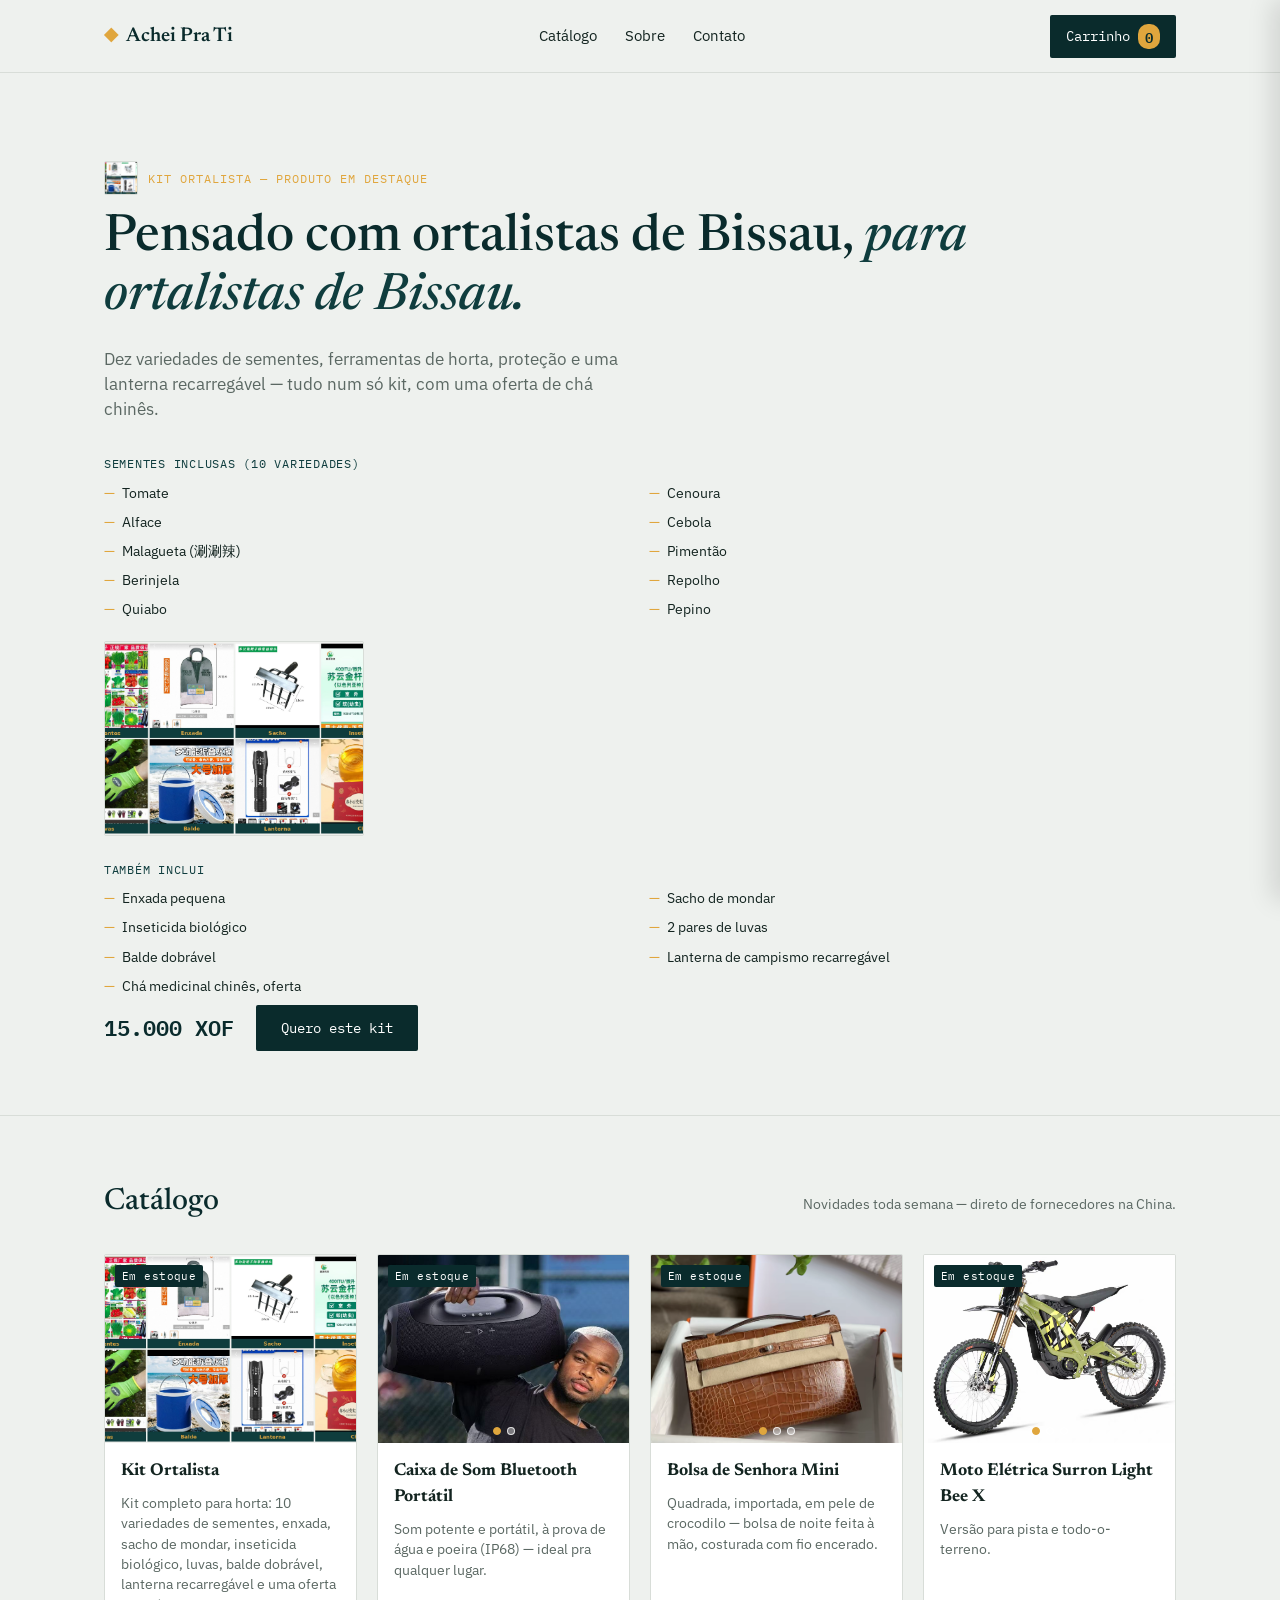
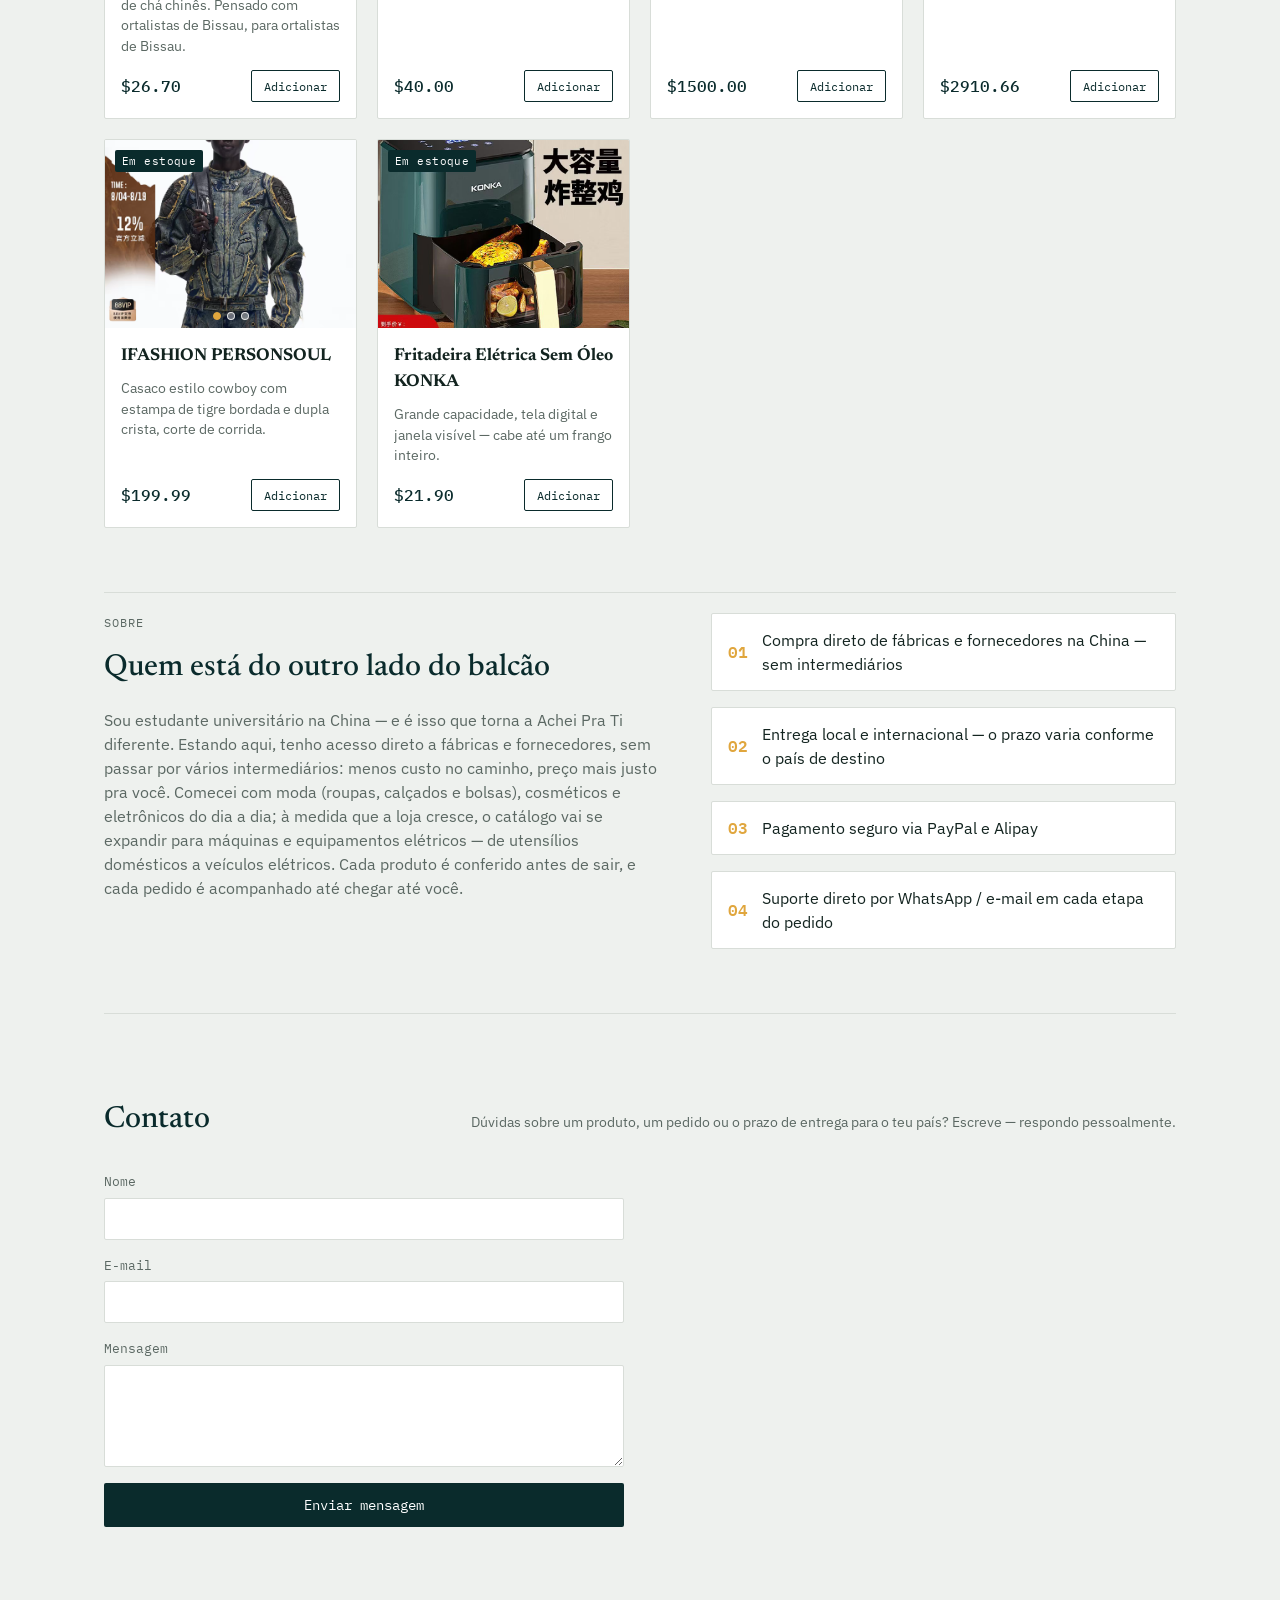
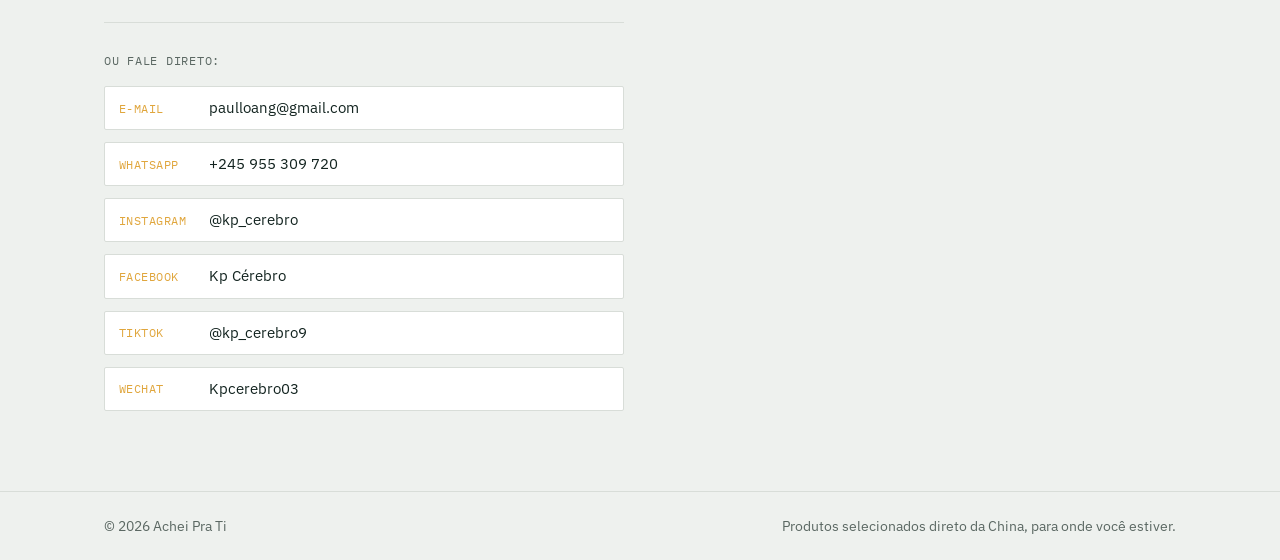
==== commit c0a8f6e7: "Add files via upload" ====
--- a/index.html
+++ b/index.html
@@ -32,12 +32,48 @@
   </div>
 </header>
 
-<section class="hero">
-  <div class="wrap hero-inner">
-    <p class="eyebrow">Direto da China para você</p>
-    <h1>De roupa a eletrodoméstico, <em>tudo num só lugar.</em></h1>
-    <p class="hero-sub">Roupas, calçados, bolsas, cosméticos e eletrônicos com preço justo — e, em breve, máquinas e equipamentos elétricos direto de fábricas na China. Compre com confiança, receba onde estiver: entrega local e internacional, pagamento por PayPal ou Alipay.</p>
-    <a href="#catalogo" class="btn btn-primary">Ver catálogo</a>
+<section class="hero featured-product">
+  <div class="wrap featured-body-only">
+    <p class="eyebrow featured-eyebrow">
+      <img src="images/kit-ortalist.jpg" alt="Kit Ortalista" class="featured-thumb">
+      Kit Ortalista — Produto em destaque
+    </p>
+      <h1>Pensado com ortalistas de Bissau, <em>para ortalistas de Bissau.</em></h1>
+      <p class="hero-sub">Dez variedades de sementes, ferramentas de horta, proteção e uma lanterna recarregável — tudo num só kit, com uma oferta de chá chinês.</p>
+
+      <p class="featured-subhead">Sementes inclusas (10 variedades)</p>
+      <ul class="featured-list">
+        <li>Tomate</li>
+        <li>Cenoura</li>
+        <li>Alface</li>
+        <li>Cebola</li>
+        <li>Malagueta (涮涮辣)</li>
+        <li>Pimentão</li>
+        <li>Berinjela</li>
+        <li>Repolho</li>
+        <li>Quiabo</li>
+        <li>Pepino</li>
+      </ul>
+
+      <div class="featured-photo">
+        <img src="images/kit-ortalist.jpg" alt="Itens do Kit Ortalista">
+      </div>
+
+      <p class="featured-subhead">Também inclui</p>
+      <ul class="featured-list">
+        <li>Enxada pequena</li>
+        <li>Sacho de mondar</li>
+        <li>Inseticida biológico</li>
+        <li>2 pares de luvas</li>
+        <li>Balde dobrável</li>
+        <li>Lanterna de campismo recarregável</li>
+        <li>Chá medicinal chinês, oferta</li>
+      </ul>
+
+      <div class="featured-foot">
+        <span class="featured-price">15.000 XOF</span>
+        <a href="https://wa.me/245955309720?text=Ol%C3%A1!%20Quero%20encomendar%20o%20Kit%20Ortalista." target="_blank" rel="noopener" class="btn btn-primary">Quero este kit</a>
+      </div>
   </div>
 </section>
 
--- a/style.css
+++ b/style.css
@@ -88,6 +88,36 @@
 .btn-secondary{background:transparent; border:1px solid var(--teal-deep); color:var(--teal-deep); width:100%; margin-top:10px;}
 .btn-secondary:hover{background:var(--teal-deep); color:#fff;}
 
+/* ---------- Produto em destaque (hero) ---------- */
+.featured-eyebrow{display:flex; align-items:center; gap:10px;}
+.featured-thumb{
+  width:34px; height:34px; border-radius:var(--radius); object-fit:cover;
+  border:1px solid var(--line);
+}
+.featured-subhead{
+  font-family:var(--font-mono); font-size:0.78rem; text-transform:uppercase; letter-spacing:0.06em;
+  color:var(--teal); margin:24px 0 10px;
+}
+.featured-photo{
+  margin:20px 0; max-width:260px; aspect-ratio:4/3; border-radius:var(--radius); overflow:hidden; border:1px solid var(--line);
+}
+.featured-photo img{width:100%; height:100%; object-fit:cover; display:block;}
+.featured-list{
+  list-style:none; padding:0; margin:0; display:grid; grid-template-columns:1fr 1fr; gap:8px 18px;
+}
+.featured-list li{
+  font-size:0.88rem; color:var(--ink); padding-left:18px; position:relative;
+}
+.featured-list li::before{
+  content:"—"; position:absolute; left:0; color:var(--gold);
+}
+.featured-foot{display:flex; align-items:center; gap:22px; flex-wrap:wrap; margin-top:8px;}
+.featured-price{font-family:var(--font-mono); font-size:1.4rem; font-weight:600; color:var(--teal-deep);}
+
+@media (max-width:760px){
+  .featured-list{grid-template-columns:1fr;}
+}
+
 /* ---------- Section head ---------- */
 .section-head{
   display:flex; justify-content:space-between; align-items:baseline;
